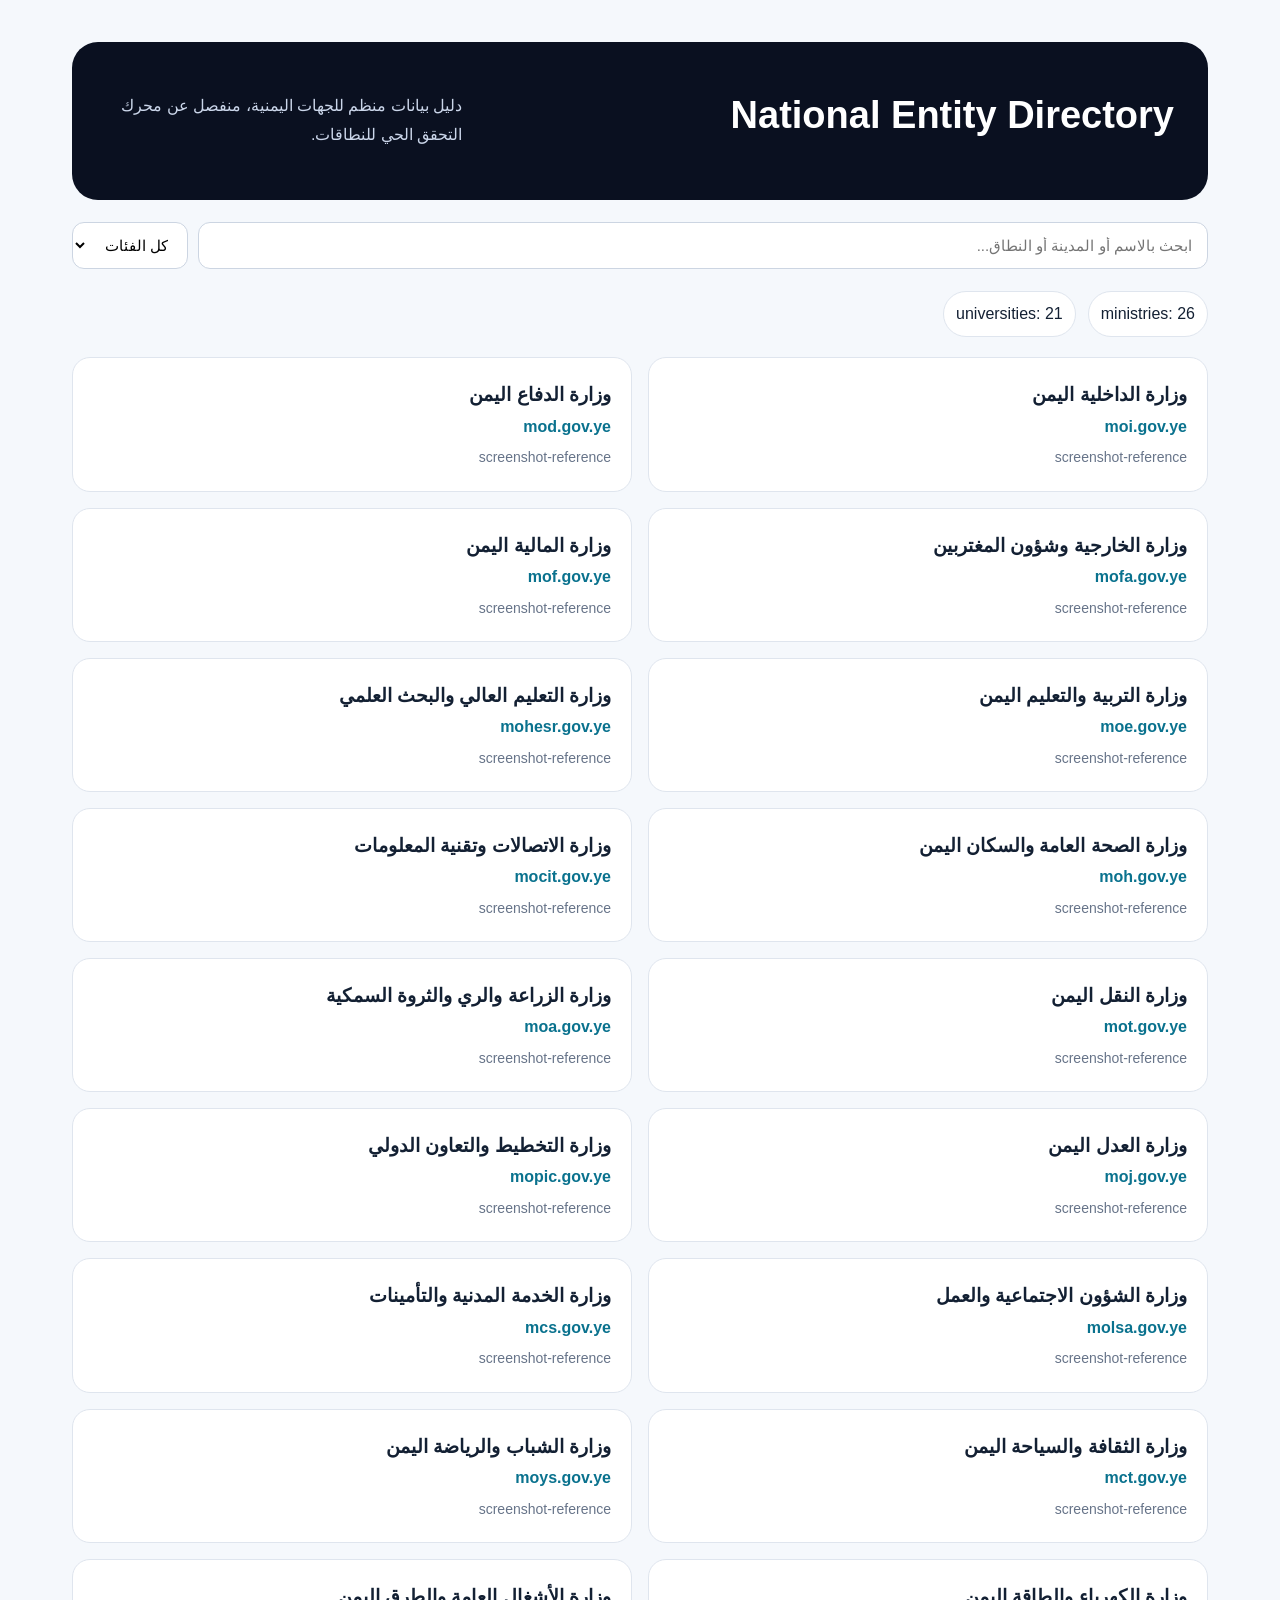
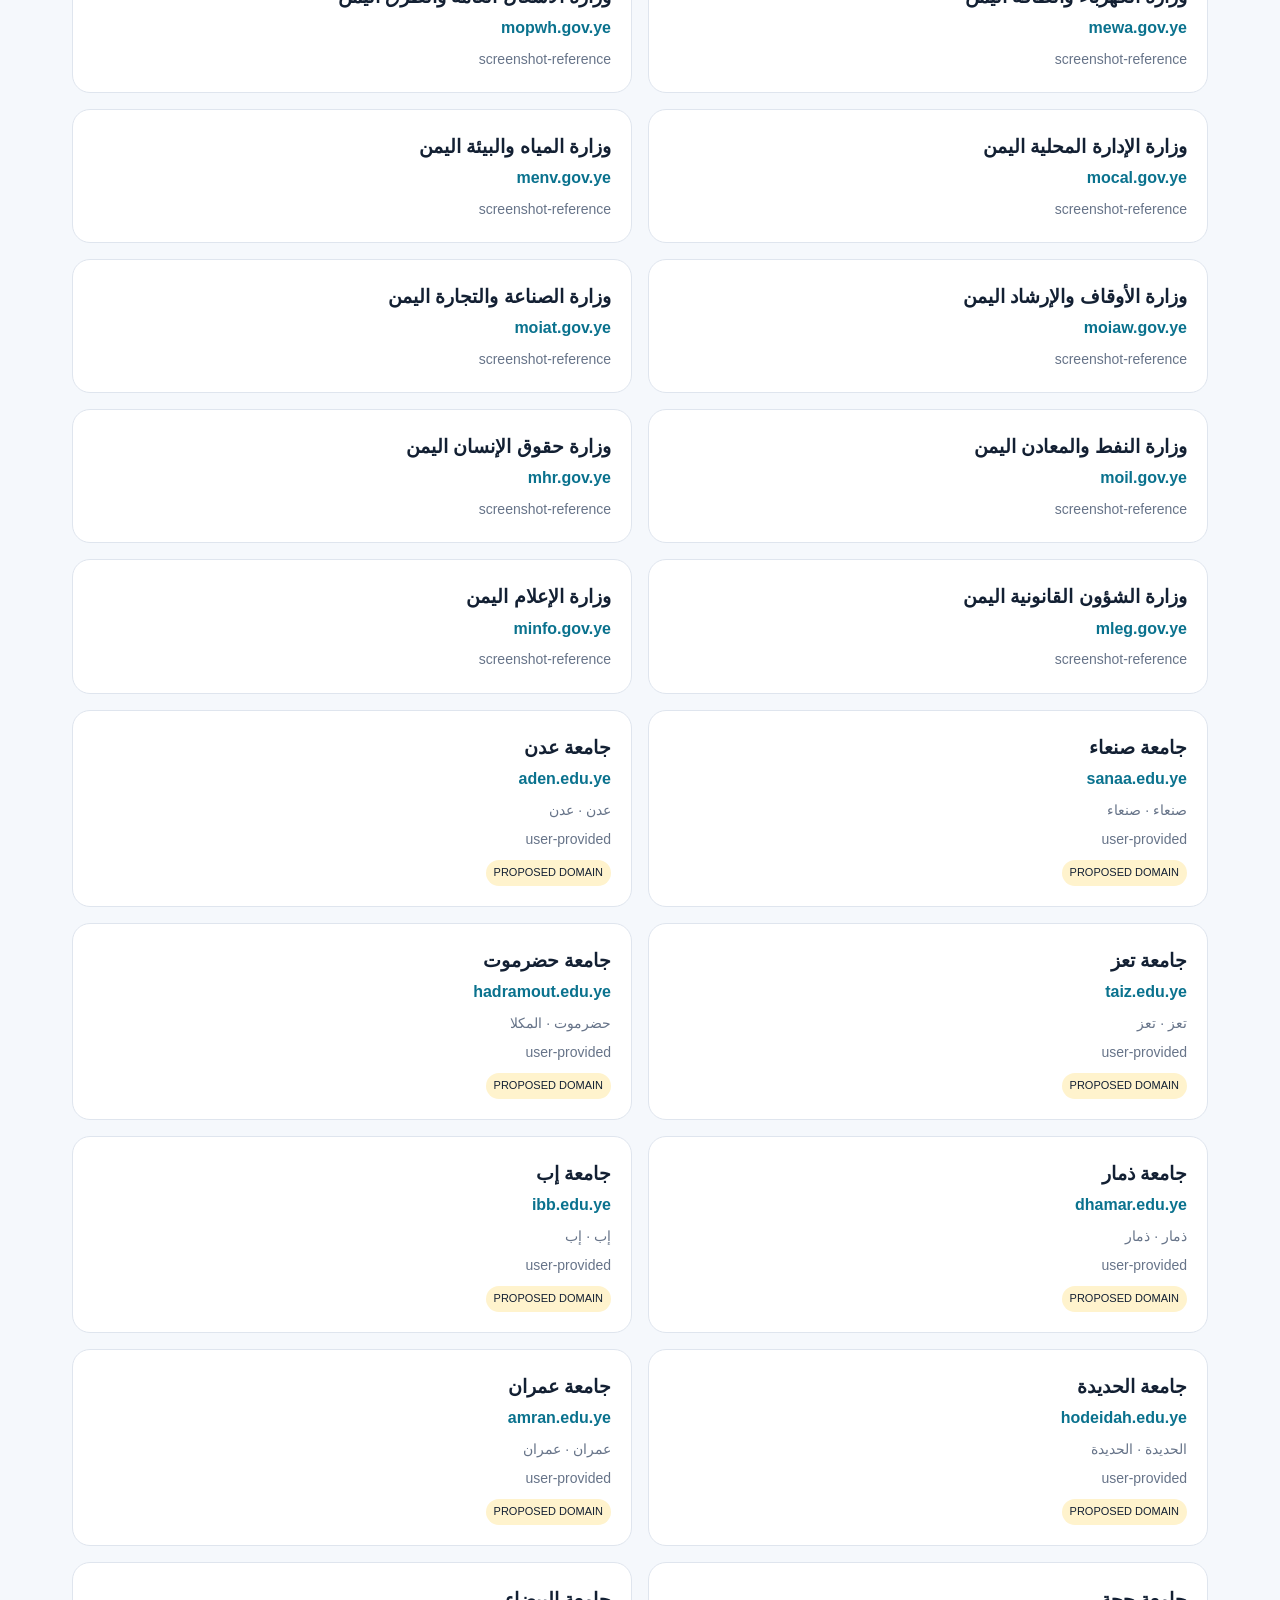
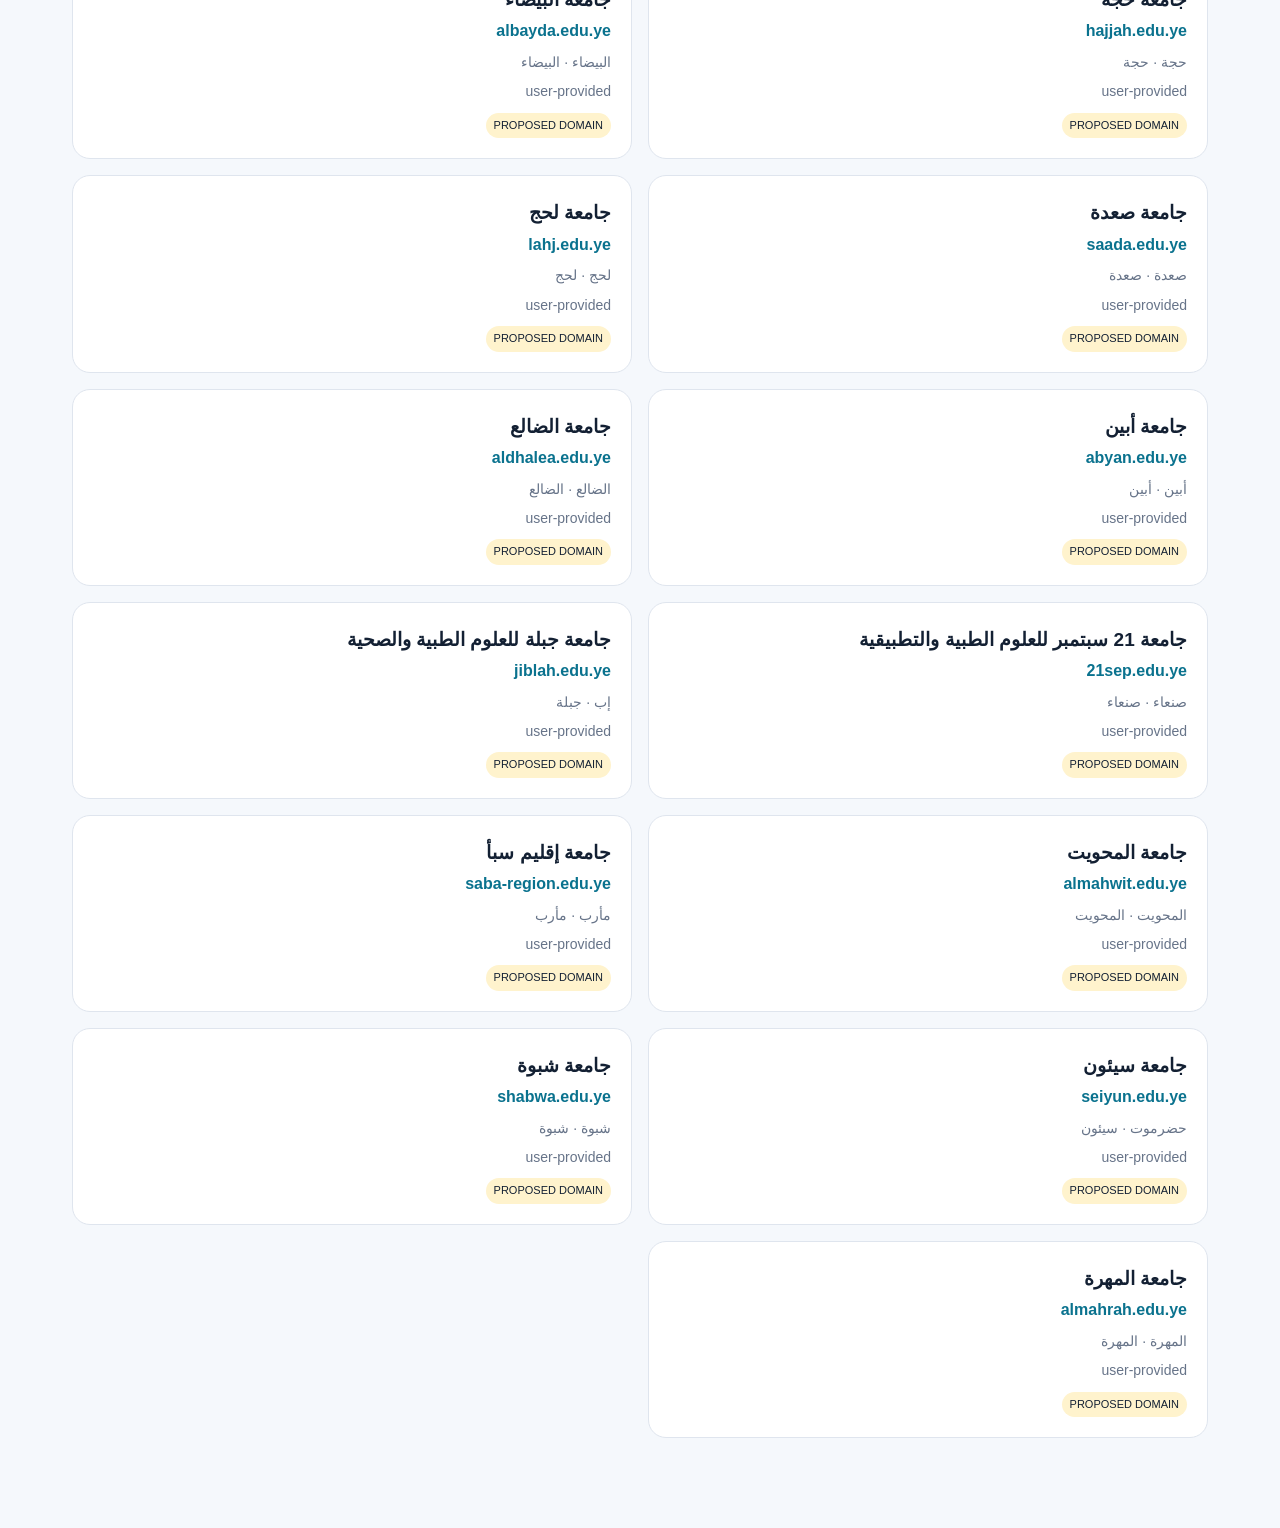
==== site/directory.html @ 4b8a3a97 "feat: add national entity directory and 21 public universities" ====
<!doctype html>
<html lang="ar" dir="rtl">
<head>
  <meta charset="utf-8">
  <meta name="viewport" content="width=device-width,initial-scale=1">
  <title>National Entity Directory | YDII</title>
  <link rel="stylesheet" href="styles.css">
  <style>
    body{background:#f5f8fc}
    .wrap{max-width:1180px;margin:auto;padding:42px 22px 90px}
    .hero{background:#0a1020;color:white;border-radius:26px;padding:34px}
    .hero h1{font-size:38px;margin:0 0 10px}
    .hero p{color:#cbd6ea}
    .controls{display:flex;gap:10px;flex-wrap:wrap;margin:22px 0}
    input,select{padding:13px 15px;border:1px solid #ccd5e2;border-radius:12px;background:white;font-size:15px}
    input{flex:1;min-width:230px}
    .summary{display:flex;gap:12px;flex-wrap:wrap;margin-bottom:20px}
    .summary span{background:white;border:1px solid #dfe5ee;border-radius:999px;padding:8px 12px}
    .grid{display:grid;grid-template-columns:repeat(2,1fr);gap:16px}
    .card{background:white;border:1px solid #dfe5ee;border-radius:18px;padding:20px}
    .name{font-weight:800;font-size:19px}
    .domain{direction:ltr;text-align:right;color:#0a728e;font-weight:700}
    .meta{color:#677489;font-size:14px;margin-top:4px}
    .proposed{display:inline-block;background:#fff3cd;border-radius:999px;padding:3px 8px;font-size:11px;margin-top:8px}
    @media(max-width:800px){.grid{grid-template-columns:1fr}.hero h1{font-size:30px}}
  </style>
</head>
<body>
<main class="wrap">
  <section class="hero">
    <h1>National Entity Directory</h1>
    <p>دليل بيانات منظم للجهات اليمنية، منفصل عن محرك التحقق الحي للنطاقات.</p>
  </section>

  <div class="controls">
    <input id="q" placeholder="ابحث بالاسم أو المدينة أو النطاق...">
    <select id="category">
      <option value="all">كل الفئات</option>
      <option value="ministries">الوزارات</option>
      <option value="universities">الجامعات</option>
    </select>
  </div>

  <div id="summary" class="summary"></div>
  <section id="grid" class="grid"></section>
</main>

<script>
let categories=[];

function flatten(){
  return categories.flatMap(c => (c.entities || []).map(e => ({...e, category:c.category})));
}

function render(){
  const term=document.getElementById('q').value.trim().toLowerCase();
  const cat=document.getElementById('category').value;
  const rows=flatten().filter(x=>{
    const hay=[
      x.name_ar,x.name_en,x.governorate,x.city,
      x.current_domain,x.suggested_ye_domain
    ].filter(Boolean).join(' ').toLowerCase();
    return (cat==='all'||x.category===cat) && (!term||hay.includes(term));
  });

  document.getElementById('summary').innerHTML=categories.map(c =>
    `<span>${c.category}: ${(c.entities||[]).length}</span>`
  ).join('');

  document.getElementById('grid').innerHTML=rows.map(x=>{
    const domain=x.current_domain || x.suggested_ye_domain || '—';
    const proposed=x.domain_status==='PROPOSED';
    return `
      <article class="card">
        <div class="name">${x.name_ar}</div>
        <div class="domain">${domain}</div>
        <div class="meta">${[x.governorate,x.city].filter(Boolean).join(' · ')}</div>
        <div class="meta">${x.verification_status || ''}</div>
        ${proposed?'<span class="proposed">PROPOSED DOMAIN</span>':''}
      </article>
    `;
  }).join('');
}

fetch('data/entities.json')
  .then(r=>r.json())
  .then(d=>{
    categories=d.categories||[];
    render();
  });

document.getElementById('q').addEventListener('input',render);
document.getElementById('category').addEventListener('change',render);
</script>
</body>
</html>
---- site/styles.css ----
:root{
  --bg:#0a1020;--panel:#111a2f;--panel2:#f6f8fb;--text:#edf3ff;--ink:#132033;
  --muted:#a7b5cc;--accent:#f0b429;--line:#253352;--max:1120px
}
*{box-sizing:border-box}
html{scroll-behavior:smooth}
body{margin:0;font-family:Tahoma,Arial,sans-serif;background:#fff;color:var(--ink);line-height:1.8}
.nav{height:72px;background:var(--bg);color:#fff;display:flex;align-items:center;justify-content:space-between;padding:0 max(24px,calc((100% - var(--max))/2))}
.brand{display:flex;gap:10px;align-items:center;font-weight:800}.dot{background:var(--accent);color:#111;padding:6px 12px;border-radius:999px}
.nav a{color:#dce7fb;text-decoration:none;margin-inline:10px;font-size:14px}
.hero{background:linear-gradient(135deg,#0a1020,#13213d);color:var(--text);padding:84px max(24px,calc((100% - var(--max))/2));display:grid;grid-template-columns:1.3fr .7fr;gap:50px;align-items:center}
.eyebrow{color:var(--accent);font-weight:700;letter-spacing:.4px}.hero h1{font-size:clamp(34px,6vw,68px);line-height:1.15;margin:.2em 0}.lead{font-size:19px;color:#cbd6ea;max-width:760px}
.actions{display:flex;gap:12px;flex-wrap:wrap;margin:28px 0}.primary,.secondary{padding:12px 18px;border-radius:10px;text-decoration:none;font-weight:700}.primary{background:var(--accent);color:#111}.secondary{border:1px solid #506285;color:#fff}
.notice{font-size:13px;color:#8798b4}
.domain-card{background:rgba(255,255,255,.05);border:1px solid #2d3e62;padding:28px;border-radius:24px;text-align:center}.big-dot{font-size:80px;font-weight:900;color:var(--accent)}.tree{display:flex;gap:8px;flex-wrap:wrap;justify-content:center}.tree span{border:1px solid #34486f;padding:7px 9px;border-radius:20px;font-size:12px}
.section{max-width:var(--max);margin:auto;padding:78px 24px}.section.alt{max-width:none;background:var(--panel2);padding-inline:max(24px,calc((100% - var(--max))/2))}.section h2{font-size:36px;margin:0 0 8px}.sub{color:#66758d}
.grid3,.gcc-grid{display:grid;grid-template-columns:repeat(3,1fr);gap:18px;margin-top:28px}.grid3 article,.gcc-grid div{border:1px solid #e1e6ee;border-radius:18px;padding:22px;background:#fff}.gcc-grid span{display:block;color:#697992;margin-top:6px;direction:ltr;text-align:right}
.model{text-align:center;margin-top:30px}.root{display:inline-block;background:var(--accent);padding:20px 50px;border-radius:999px;font-size:42px;font-weight:900}.branches{display:grid;grid-template-columns:repeat(3,1fr);gap:14px;margin:24px auto;max-width:760px}.branches span{border:1px solid #d9e0eb;padding:14px;border-radius:14px;background:#fff;direction:ltr}.proposal{border-right:4px solid var(--accent);padding:10px 18px;background:#fff9e8}
.search{display:flex;gap:10px;max-width:650px}.search input{flex:1;padding:14px;border:1px solid #cfd7e3;border-radius:10px;font-size:17px}.search button{border:0;border-radius:10px;background:#111c31;color:#fff;padding:0 20px;font-weight:700}.results{margin-top:18px;display:grid;gap:9px;max-width:650px}.result{display:flex;justify-content:space-between;background:white;border:1px solid #dfe5ee;padding:10px 14px;border-radius:10px;direction:ltr}.badge{font-size:12px;color:#6f7d92}
.timeline{padding:0;list-style:none;display:grid;gap:14px}.timeline li{padding:15px 18px;border:1px solid #e0e5ed;border-radius:12px}
footer{background:var(--bg);color:#aab8cf;text-align:center;padding:28px}
code{direction:ltr;display:inline-block}
@media(max-width:800px){.hero{grid-template-columns:1fr}.domain-card{display:none}.grid3,.gcc-grid,.branches{grid-template-columns:1fr}.nav nav{display:none}.search{flex-direction:column}.search button{padding:14px}.section h2{font-size:30px}}
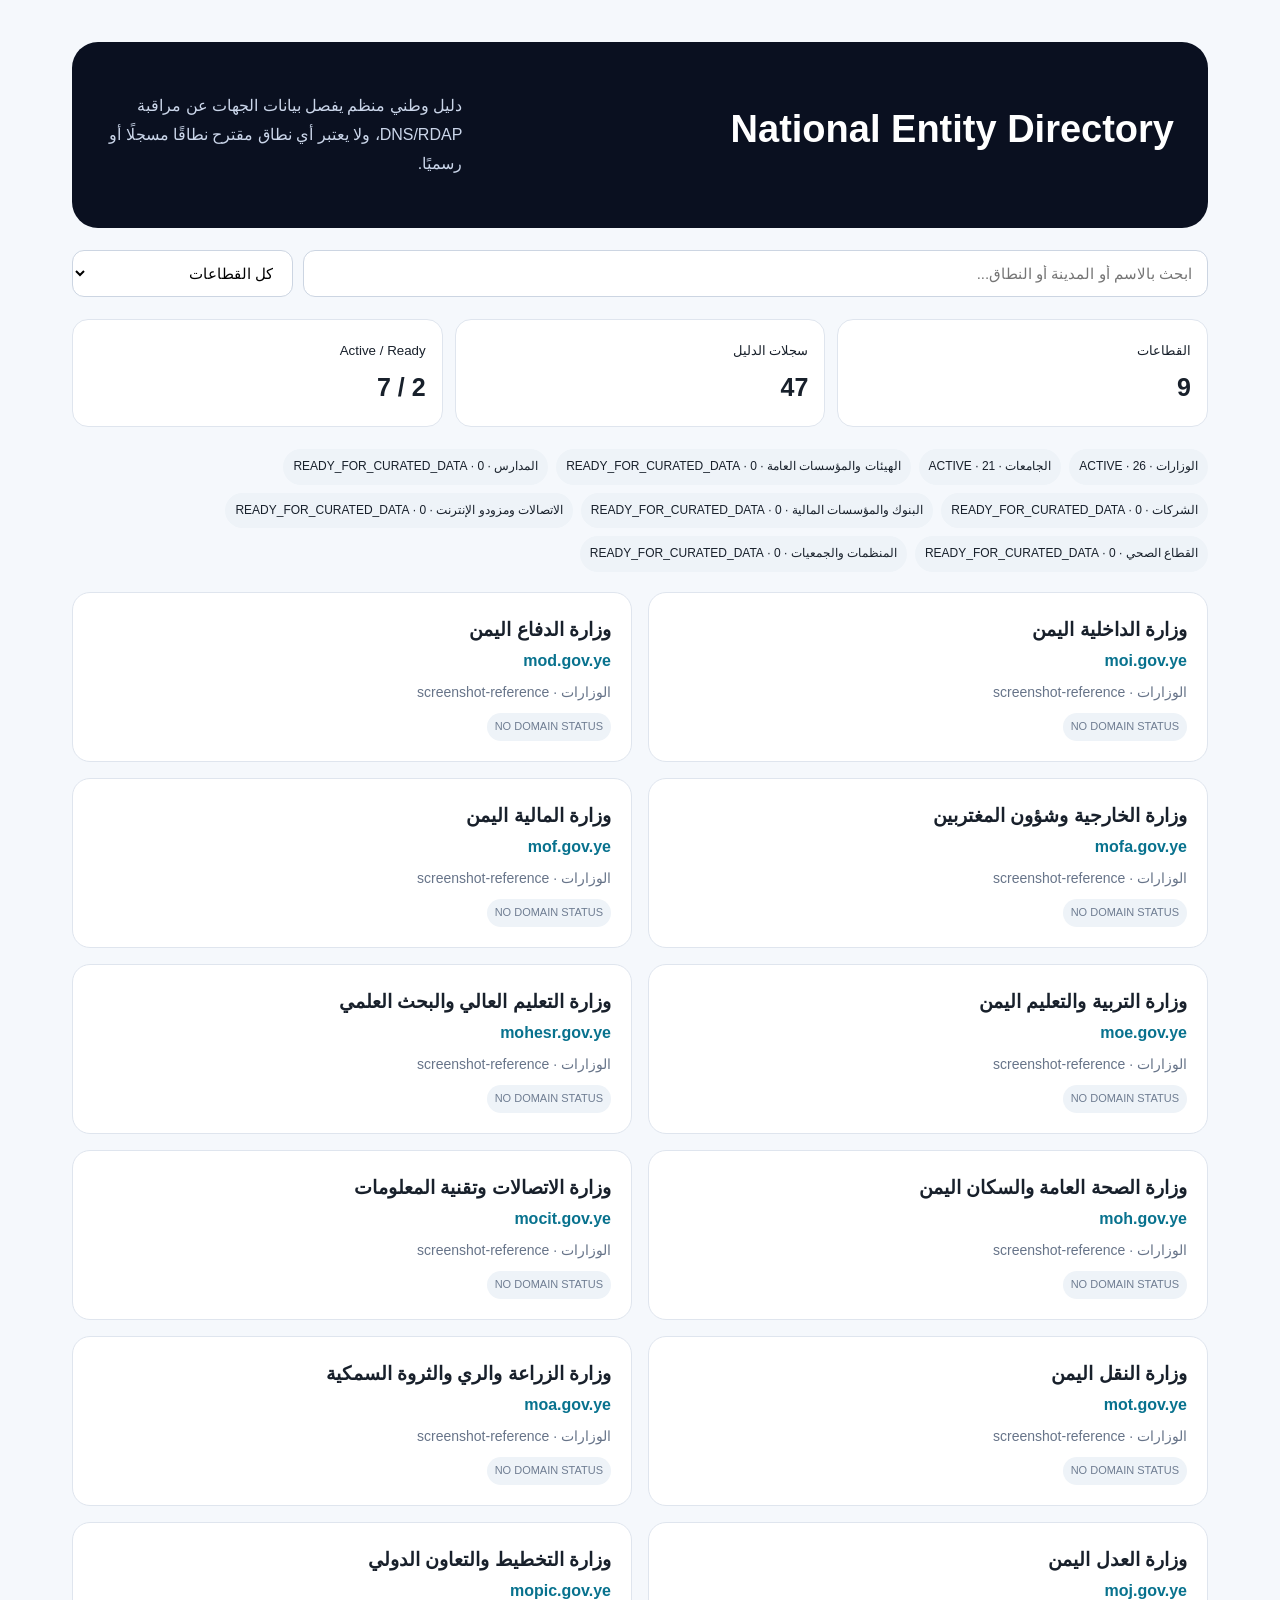
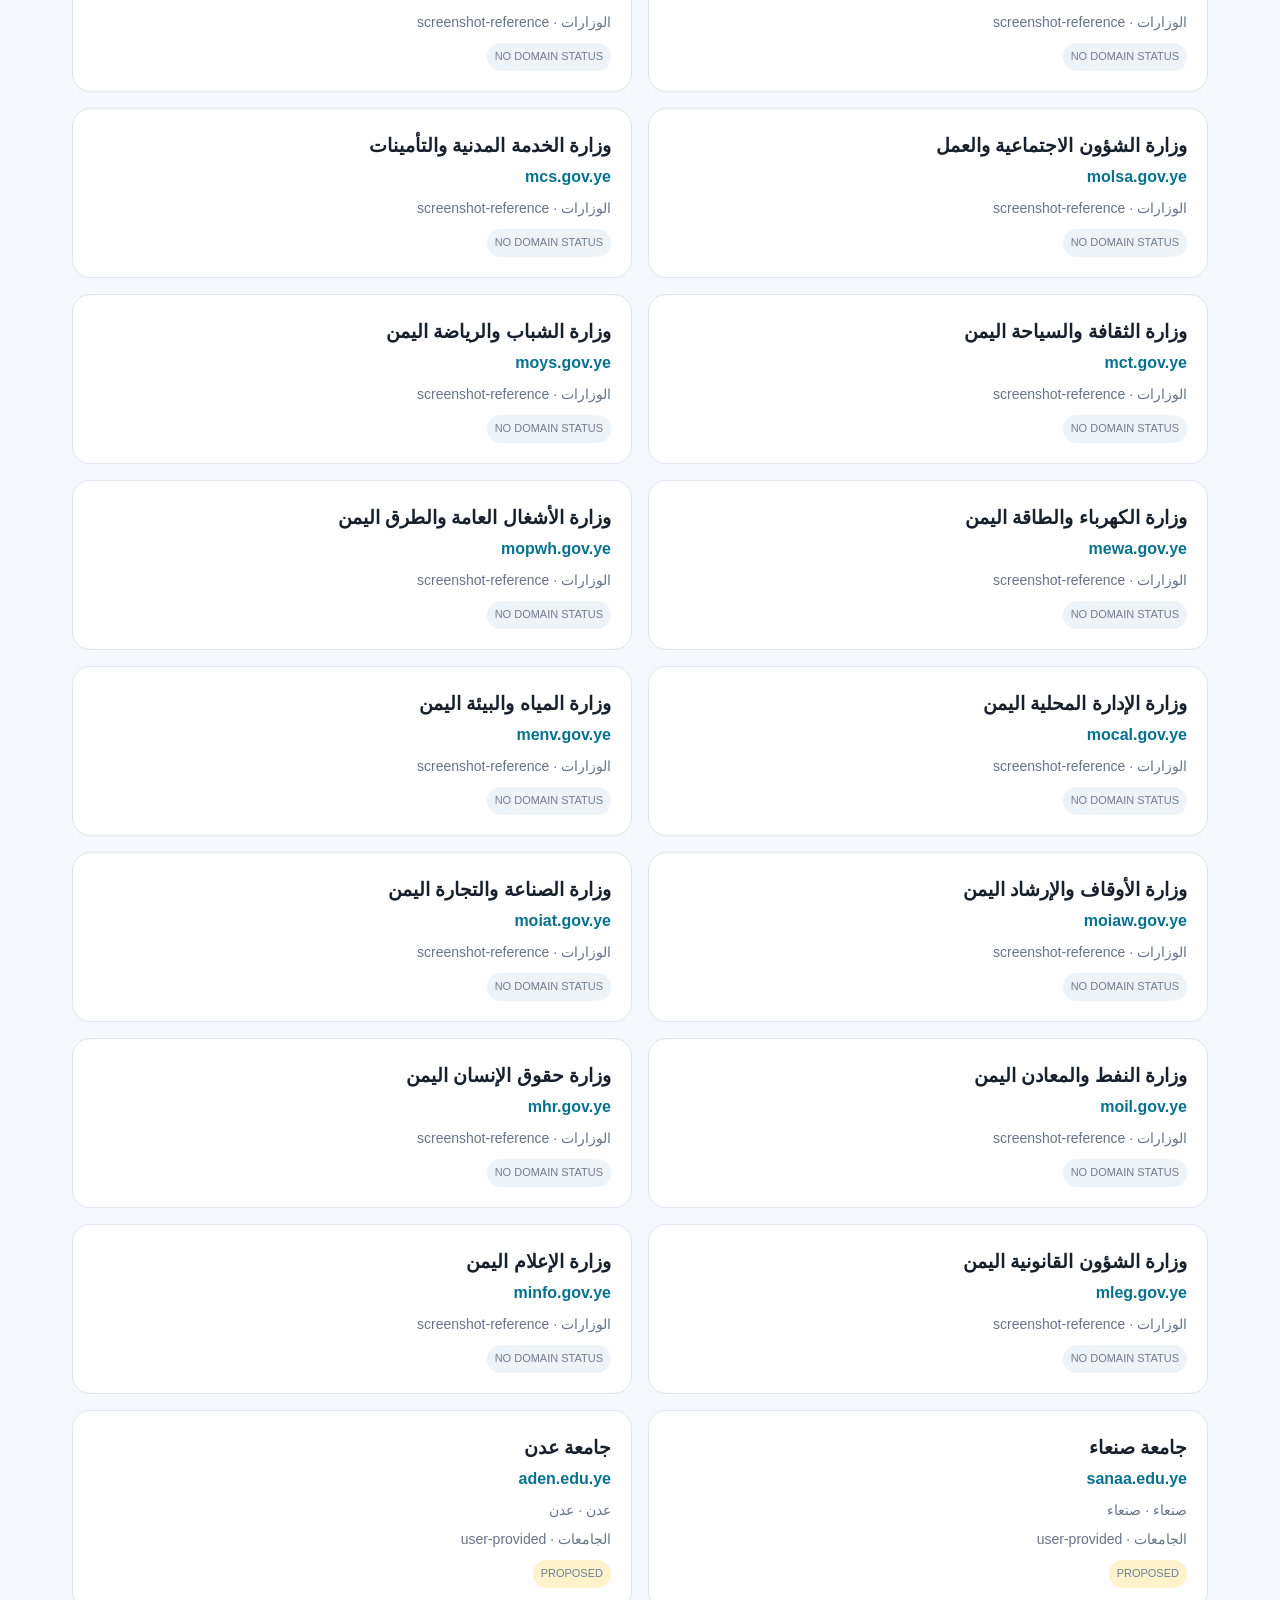
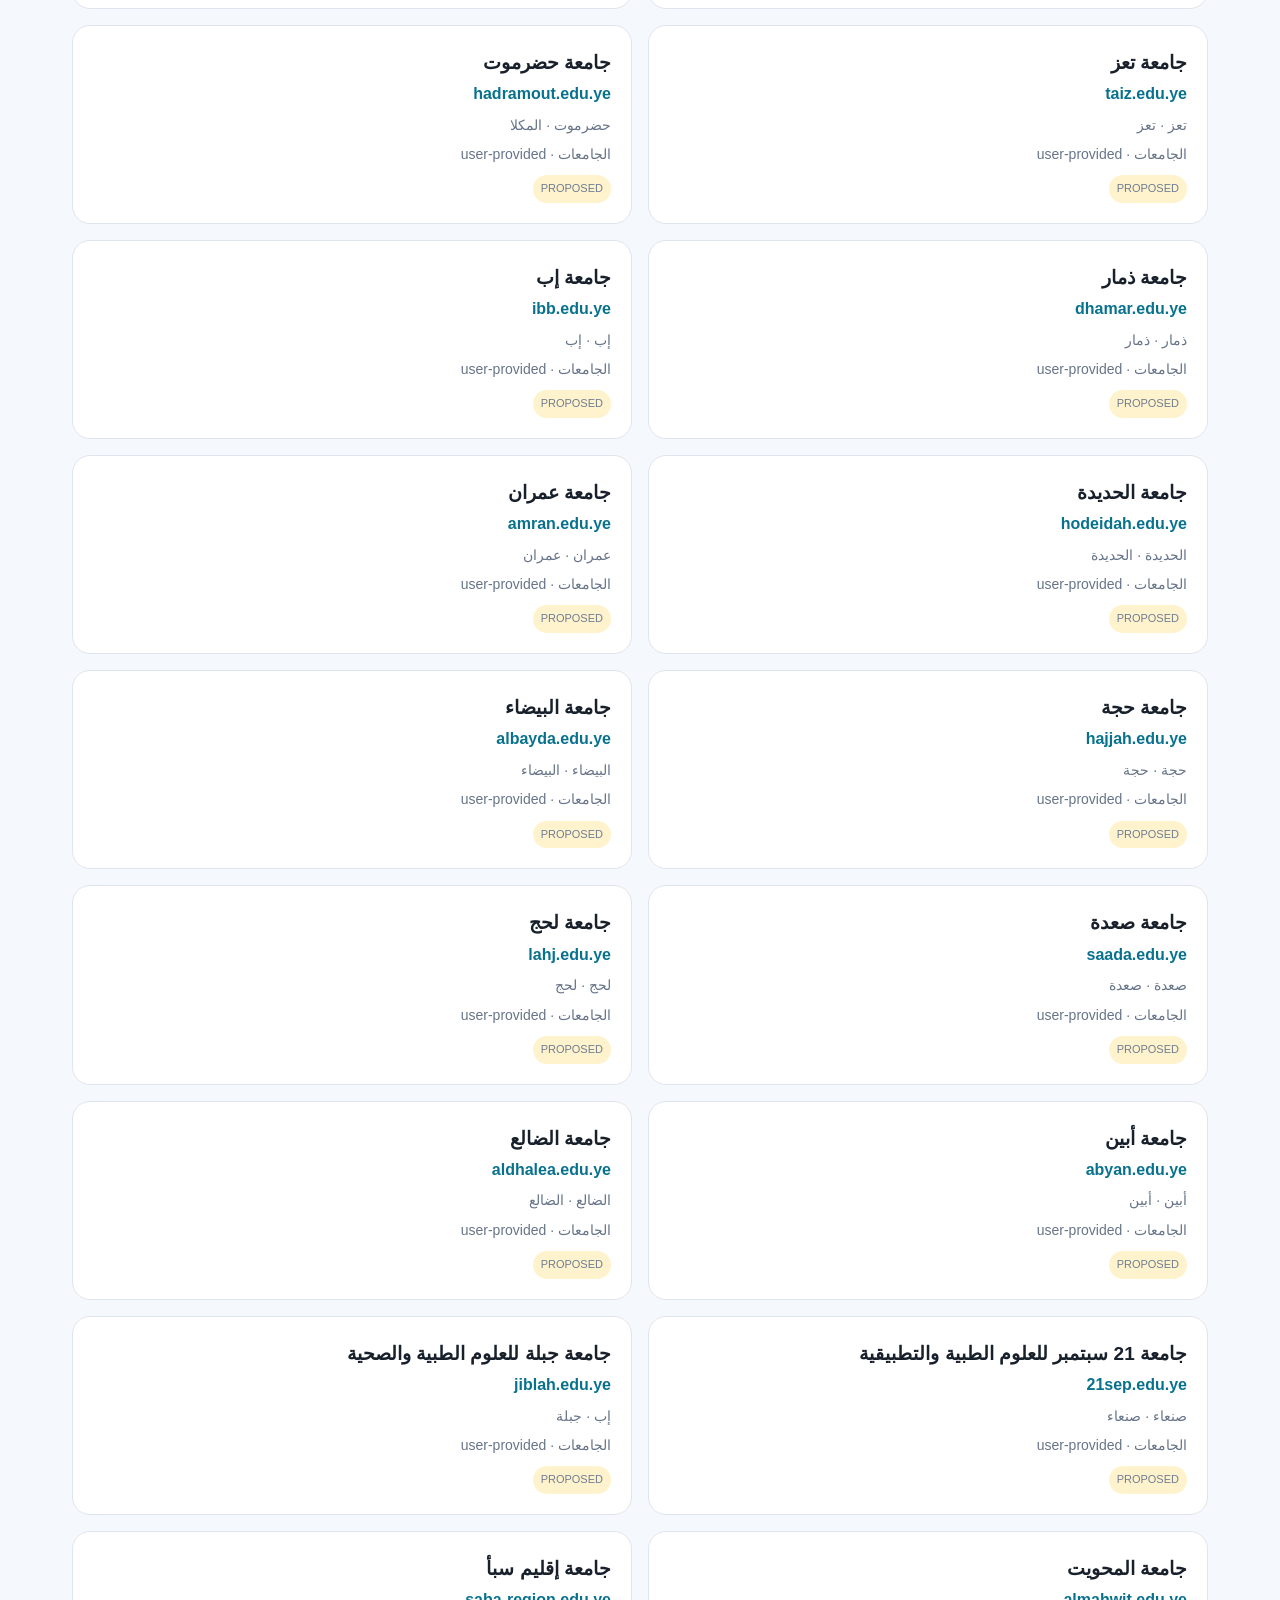
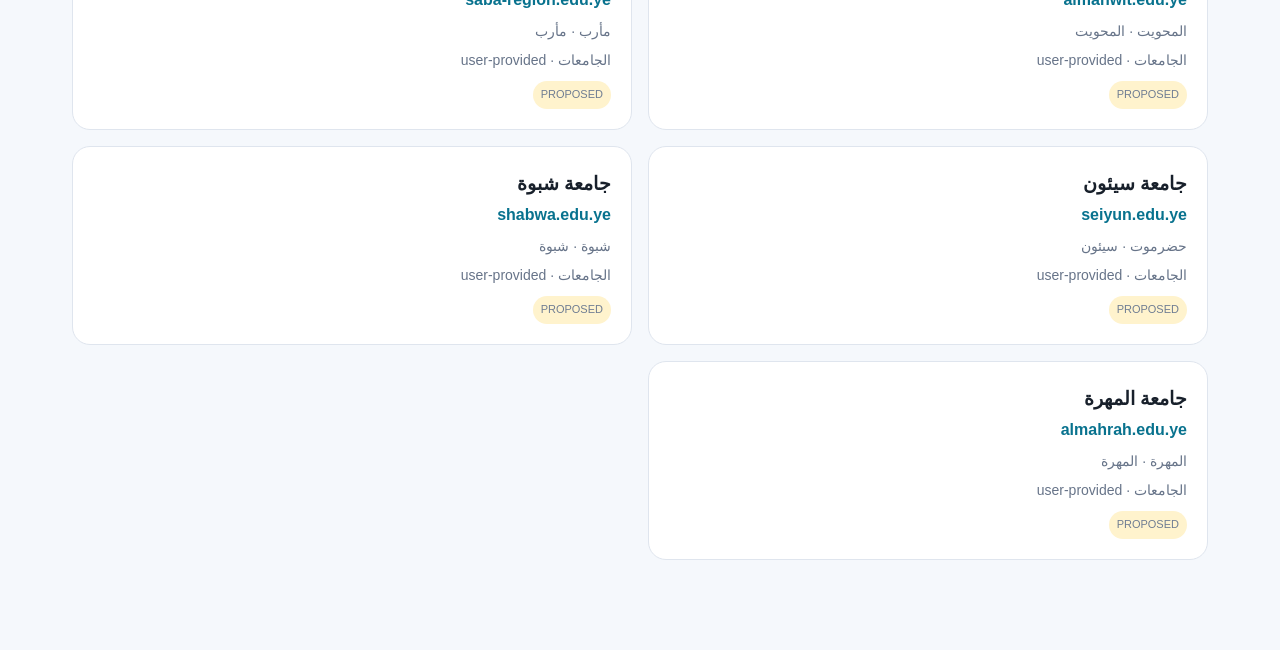
==== commit 3d1bfe8d: "feat: add governed national directory sector architecture" ====
--- a/site/directory.html
+++ b/site/directory.html
@@ -6,91 +6,137 @@
   <title>National Entity Directory | YDII</title>
   <link rel="stylesheet" href="styles.css">
   <style>
-    body{background:#f5f8fc}
+    body{background:#f5f8fc;color:#18202b}
     .wrap{max-width:1180px;margin:auto;padding:42px 22px 90px}
     .hero{background:#0a1020;color:white;border-radius:26px;padding:34px}
     .hero h1{font-size:38px;margin:0 0 10px}
-    .hero p{color:#cbd6ea}
+    .hero p{color:#cbd6ea;max-width:900px}
     .controls{display:flex;gap:10px;flex-wrap:wrap;margin:22px 0}
     input,select{padding:13px 15px;border:1px solid #ccd5e2;border-radius:12px;background:white;font-size:15px}
-    input{flex:1;min-width:230px}
-    .summary{display:flex;gap:12px;flex-wrap:wrap;margin-bottom:20px}
-    .summary span{background:white;border:1px solid #dfe5ee;border-radius:999px;padding:8px 12px}
+    input{flex:1;min-width:240px}
+    .stats{display:grid;grid-template-columns:repeat(3,1fr);gap:12px;margin-bottom:22px}
+    .stat{background:white;border:1px solid #dfe5ee;border-radius:16px;padding:16px}
+    .stat b{display:block;font-size:25px}
+    .sectors{display:flex;gap:8px;flex-wrap:wrap;margin-bottom:20px}
+    .sector{background:#eef3f8;border-radius:999px;padding:7px 10px;font-size:12px}
     .grid{display:grid;grid-template-columns:repeat(2,1fr);gap:16px}
     .card{background:white;border:1px solid #dfe5ee;border-radius:18px;padding:20px}
-    .name{font-weight:800;font-size:19px}
-    .domain{direction:ltr;text-align:right;color:#0a728e;font-weight:700}
+    .name{font-size:19px;font-weight:800}
+    .domain{direction:ltr;text-align:right;color:#08728e;font-weight:700}
     .meta{color:#677489;font-size:14px;margin-top:4px}
-    .proposed{display:inline-block;background:#fff3cd;border-radius:999px;padding:3px 8px;font-size:11px;margin-top:8px}
-    @media(max-width:800px){.grid{grid-template-columns:1fr}.hero h1{font-size:30px}}
+    .badge{display:inline-block;background:#eef3f8;border-radius:999px;padding:4px 8px;font-size:11px;margin-top:8px}
+    .proposed{background:#fff3cd}
+    .empty{grid-column:1/-1;background:white;border:1px dashed #b9c4d1;border-radius:18px;padding:30px;text-align:center;color:#66758a}
+    @media(max-width:800px){
+      .grid,.stats{grid-template-columns:1fr}
+      .hero h1{font-size:30px}
+    }
   </style>
 </head>
 <body>
 <main class="wrap">
   <section class="hero">
     <h1>National Entity Directory</h1>
-    <p>دليل بيانات منظم للجهات اليمنية، منفصل عن محرك التحقق الحي للنطاقات.</p>
+    <p>دليل وطني منظم يفصل بيانات الجهات عن مراقبة DNS/RDAP، ولا يعتبر أي نطاق مقترح نطاقًا مسجلًا أو رسميًا.</p>
   </section>
 
   <div class="controls">
     <input id="q" placeholder="ابحث بالاسم أو المدينة أو النطاق...">
     <select id="category">
-      <option value="all">كل الفئات</option>
-      <option value="ministries">الوزارات</option>
-      <option value="universities">الجامعات</option>
+      <option value="all">كل القطاعات</option>
     </select>
   </div>
 
-  <div id="summary" class="summary"></div>
+  <section id="stats" class="stats"></section>
+  <div id="sectors" class="sectors"></div>
   <section id="grid" class="grid"></section>
 </main>
 
 <script>
 let categories=[];
+let manifest=[];
 
-function flatten(){
-  return categories.flatMap(c => (c.entities || []).map(e => ({...e, category:c.category})));
+const q=document.getElementById('q');
+const select=document.getElementById('category');
+
+function flat(){
+  return categories.flatMap(c =>
+    (c.entities||[]).map(e => ({...e, category:c.category}))
+  );
+}
+
+function sectorMeta(id){
+  return manifest.find(x=>x.id===id) || {id, name_ar:id, status:'UNKNOWN'};
 }
 
 function render(){
-  const term=document.getElementById('q').value.trim().toLowerCase();
-  const cat=document.getElementById('category').value;
-  const rows=flatten().filter(x=>{
+  const term=q.value.trim().toLowerCase();
+  const cat=select.value;
+  const all=flat();
+
+  const rows=all.filter(x=>{
     const hay=[
       x.name_ar,x.name_en,x.governorate,x.city,
-      x.current_domain,x.suggested_ye_domain
+      x.current_domain,x.suggested_ye_domain,x.category
     ].filter(Boolean).join(' ').toLowerCase();
+
     return (cat==='all'||x.category===cat) && (!term||hay.includes(term));
   });
 
-  document.getElementById('summary').innerHTML=categories.map(c =>
-    `<span>${c.category}: ${(c.entities||[]).length}</span>`
-  ).join('');
+  const active=manifest.filter(x=>x.status==='ACTIVE').length;
+  const ready=manifest.filter(x=>x.status==='READY_FOR_CURATED_DATA').length;
+
+  document.getElementById('stats').innerHTML=`
+    <article class="stat"><small>القطاعات</small><b>${manifest.length}</b></article>
+    <article class="stat"><small>سجلات الدليل</small><b>${all.length}</b></article>
+    <article class="stat"><small>Active / Ready</small><b>${active} / ${ready}</b></article>
+  `;
+
+  document.getElementById('sectors').innerHTML=manifest.map(x=>{
+    const count=(categories.find(c=>c.category===x.id)?.entities||[]).length;
+    return `<span class="sector">${x.name_ar} · ${count} · ${x.status}</span>`;
+  }).join('');
+
+  if(!rows.length){
+    document.getElementById('grid').innerHTML=
+      '<div class="empty">لا توجد سجلات موثقة في هذا القطاع حتى الآن.</div>';
+    return;
+  }
 
   document.getElementById('grid').innerHTML=rows.map(x=>{
     const domain=x.current_domain || x.suggested_ye_domain || '—';
     const proposed=x.domain_status==='PROPOSED';
+    const meta=sectorMeta(x.category);
     return `
       <article class="card">
         <div class="name">${x.name_ar}</div>
         <div class="domain">${domain}</div>
         <div class="meta">${[x.governorate,x.city].filter(Boolean).join(' · ')}</div>
-        <div class="meta">${x.verification_status || ''}</div>
-        ${proposed?'<span class="proposed">PROPOSED DOMAIN</span>':''}
+        <div class="meta">${meta.name_ar} · ${x.verification_status||''}</div>
+        <span class="badge ${proposed?'proposed':''}">
+          ${x.domain_status || 'NO DOMAIN STATUS'}
+        </span>
       </article>
     `;
   }).join('');
 }
 
-fetch('data/entities.json')
-  .then(r=>r.json())
-  .then(d=>{
-    categories=d.categories||[];
-    render();
-  });
+Promise.all([
+  fetch('data/entities.json').then(r=>r.json()),
+  fetch('data/directory-manifest.json').then(r=>r.json())
+]).then(([entities,m])=>{
+  categories=entities.categories||[];
+  manifest=m.sectors||[];
 
-document.getElementById('q').addEventListener('input',render);
-document.getElementById('category').addEventListener('change',render);
+  select.innerHTML =
+    '<option value="all">كل القطاعات</option>' +
+    manifest.map(x=>`<option value="${x.id}">${x.name_ar}</option>`).join('');
+
+  render();
+});
+
+q.addEventListener('input',render);
+select.addEventListener('change',render);
 </script>
 </body>
 </html>
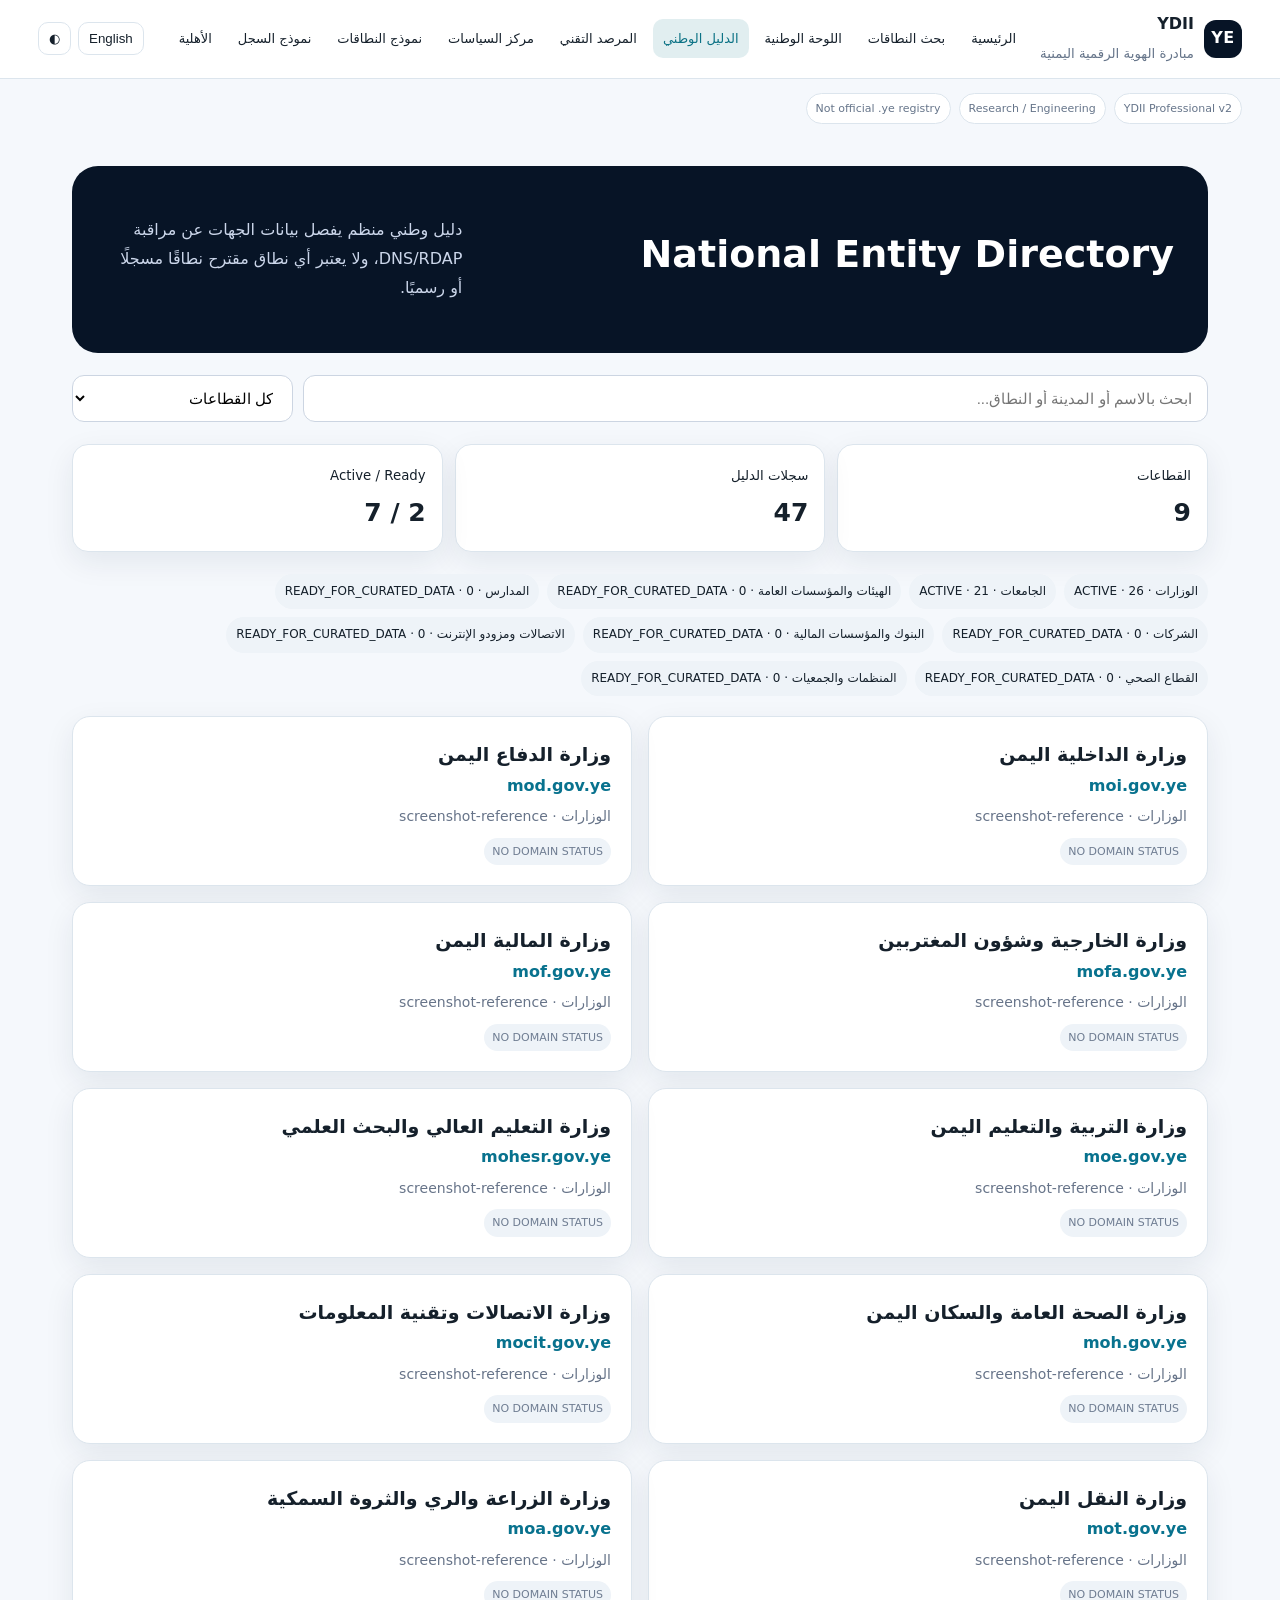
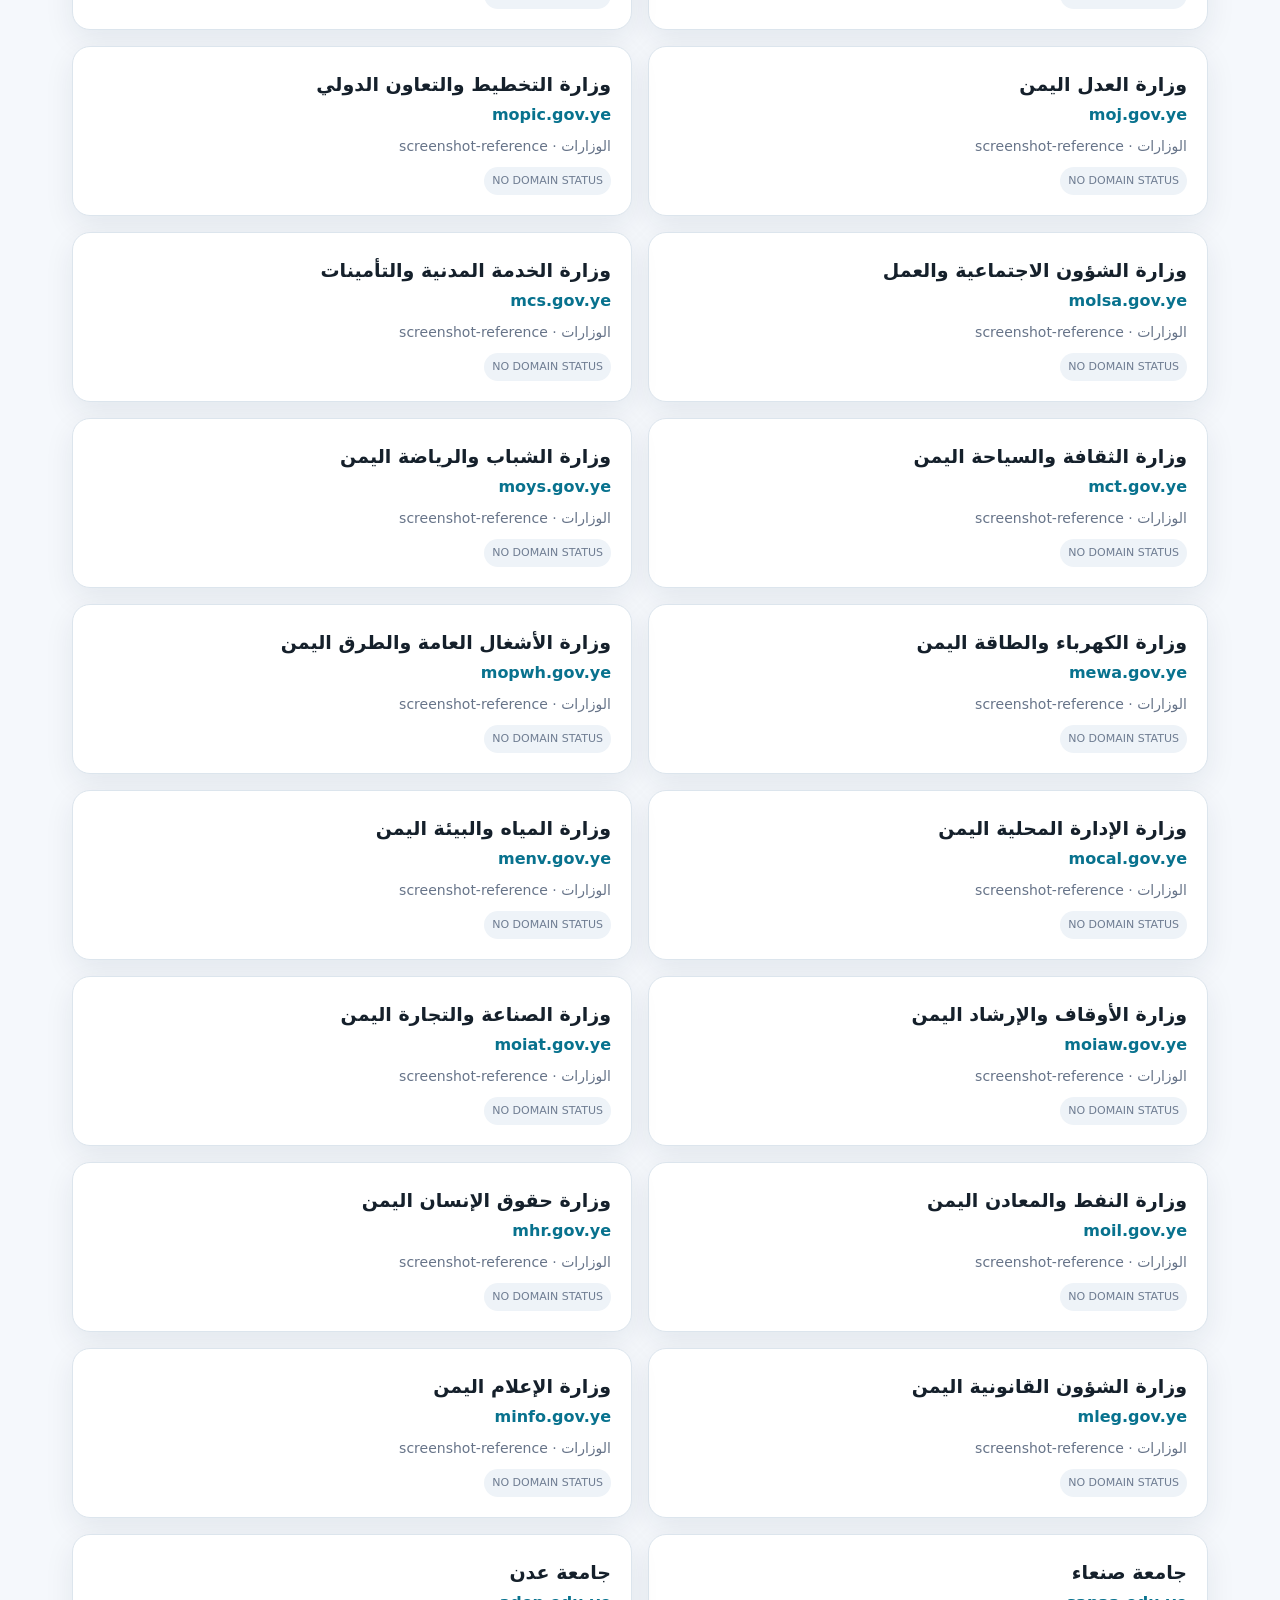
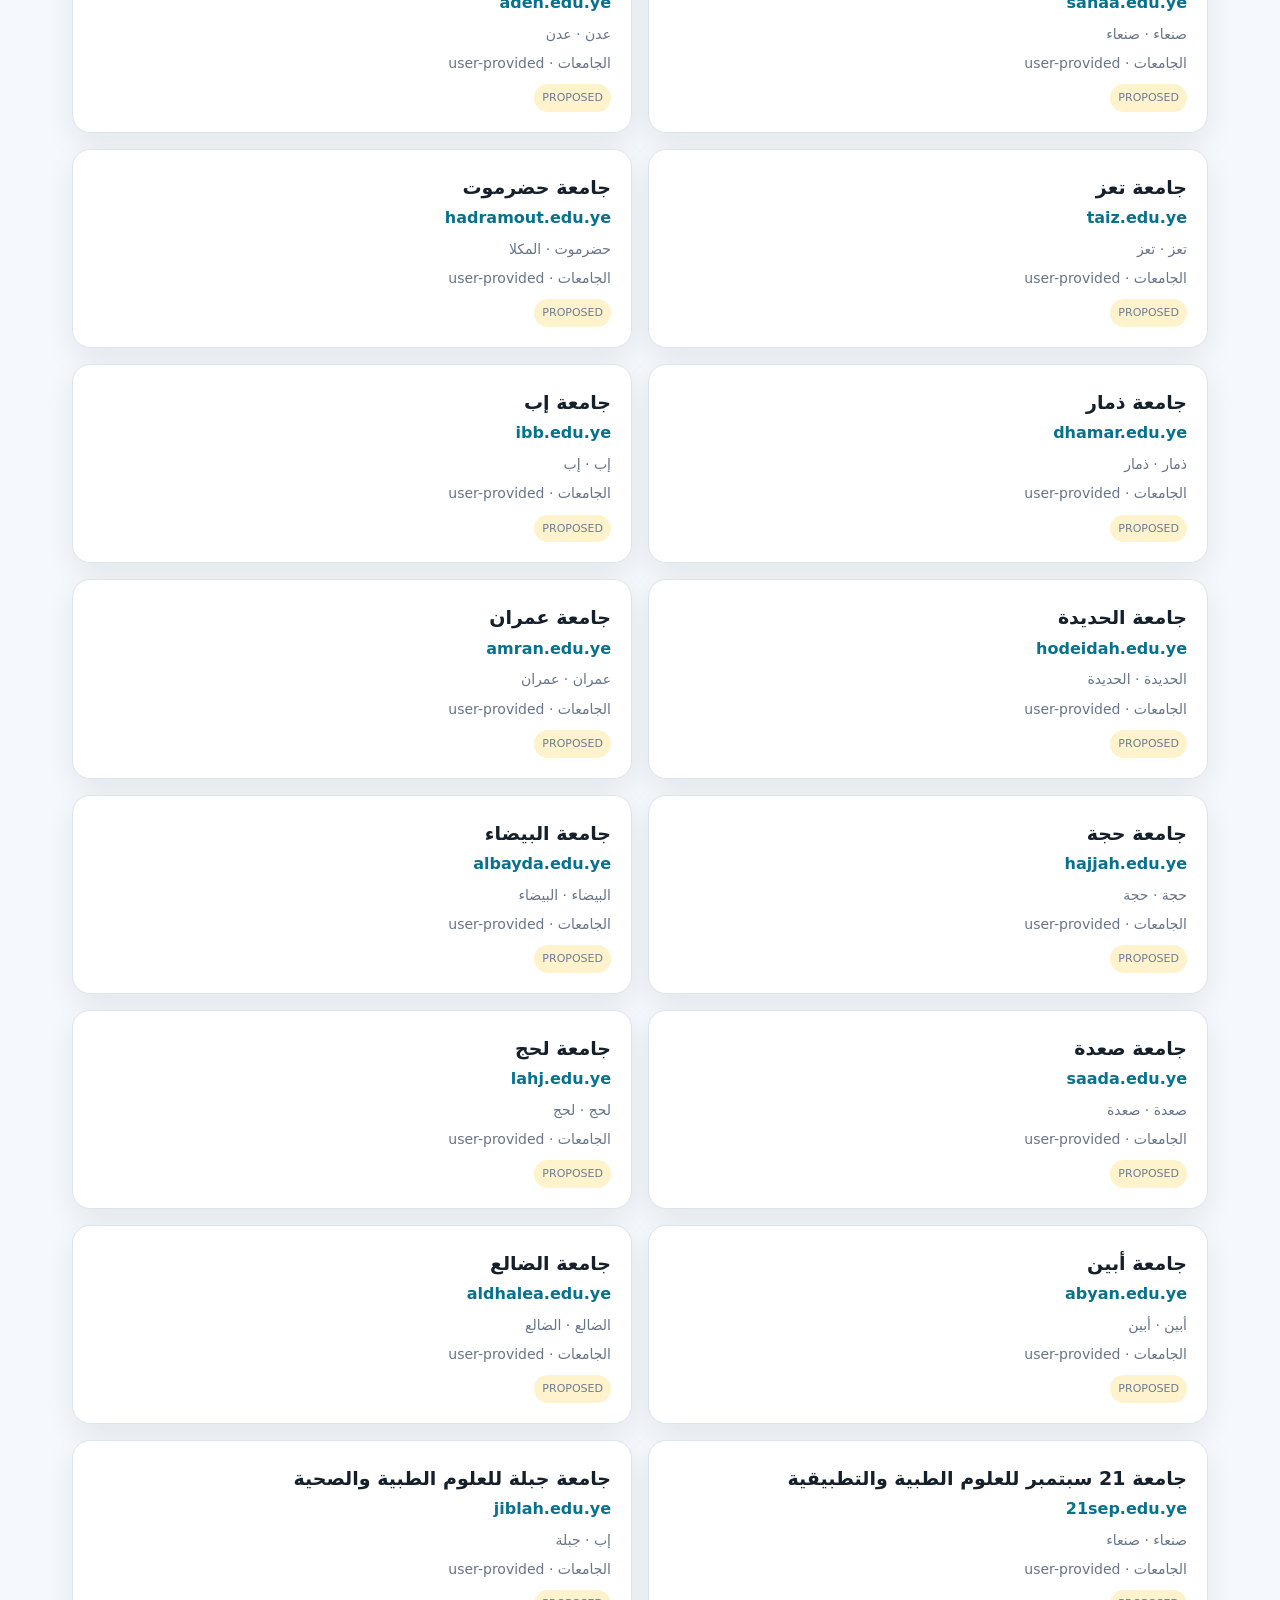
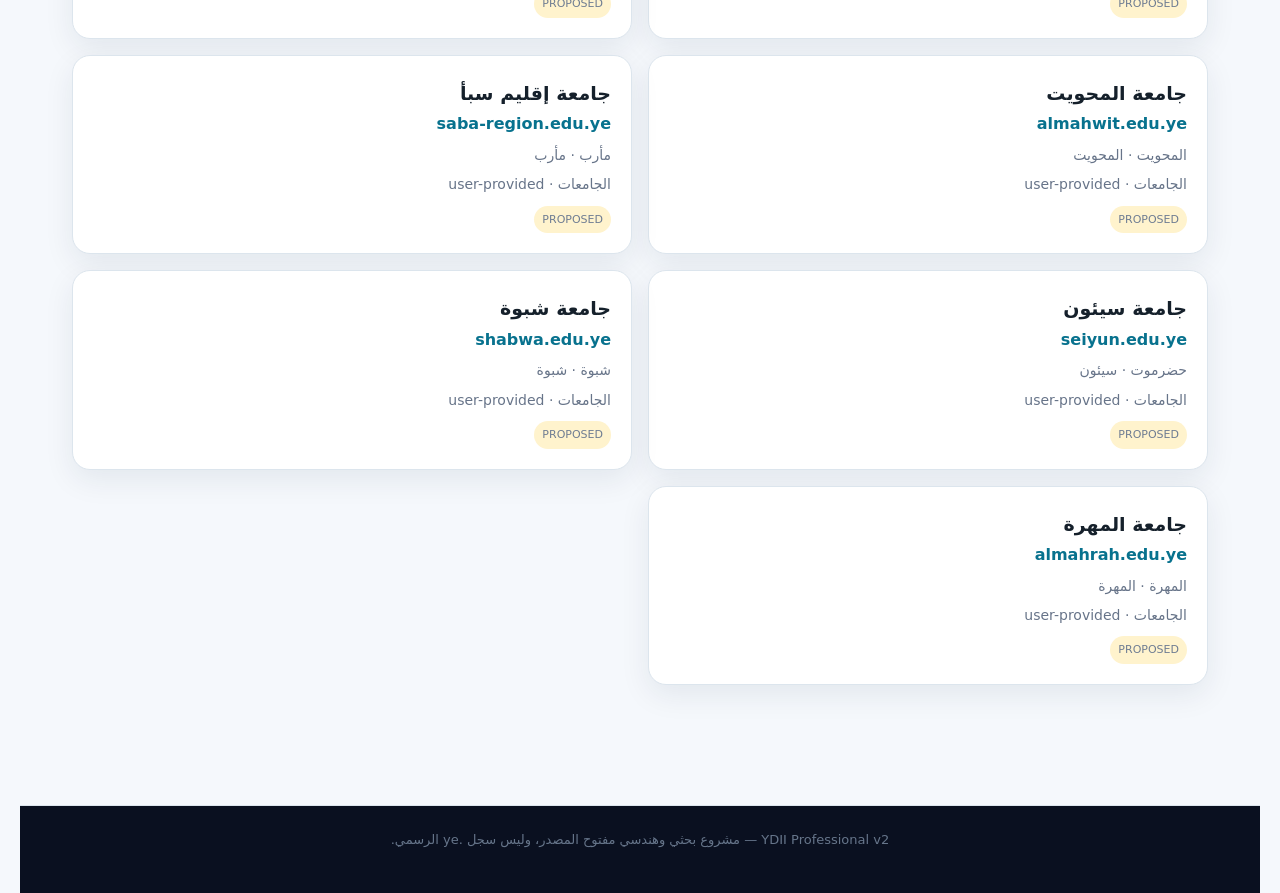
==== commit 8220c846: "feat: add bilingual professional UX and design system" ====
--- a/site/directory.html
+++ b/site/directory.html
@@ -32,9 +32,10 @@
       .hero h1{font-size:30px}
     }
   </style>
+  <link rel="stylesheet" href="ux-v2.css">
 </head>
 <body>
-<main class="wrap">
+<main id="main-content" class="wrap">
   <section class="hero">
     <h1>National Entity Directory</h1>
     <p>دليل وطني منظم يفصل بيانات الجهات عن مراقبة DNS/RDAP، ولا يعتبر أي نطاق مقترح نطاقًا مسجلًا أو رسميًا.</p>
@@ -138,5 +139,6 @@
 q.addEventListener('input',render);
 select.addEventListener('change',render);
 </script>
+  <script src="ux-v2.js" defer></script>
 </body>
 </html>
--- a/site/ux-v2.css
+++ b/site/ux-v2.css
@@ -0,0 +1,154 @@
+:root{
+  --ydii-bg:#f5f8fc;
+  --ydii-surface:#ffffff;
+  --ydii-text:#15202b;
+  --ydii-muted:#66758a;
+  --ydii-border:#dce5ed;
+  --ydii-brand:#0b7285;
+  --ydii-brand-strong:#071426;
+  --ydii-focus:#1c7ed6;
+  --ydii-warning:#fff5cf;
+  --ydii-shadow:0 10px 30px rgba(18,38,63,.08);
+}
+
+:root[data-theme="dark"]{
+  --ydii-bg:#0d1520;
+  --ydii-surface:#131f2d;
+  --ydii-text:#edf4fb;
+  --ydii-muted:#9eb0c3;
+  --ydii-border:#26384a;
+  --ydii-brand:#58c0d3;
+  --ydii-brand-strong:#07101a;
+  --ydii-focus:#74c0fc;
+  --ydii-warning:#3a3317;
+  --ydii-shadow:0 10px 30px rgba(0,0,0,.2);
+}
+
+html{scroll-behavior:smooth}
+body{
+  background:var(--ydii-bg)!important;
+  color:var(--ydii-text)!important;
+  font-family:system-ui,-apple-system,"Segoe UI",Tahoma,Arial,sans-serif;
+}
+a{color:var(--ydii-brand)}
+:focus-visible{outline:3px solid var(--ydii-focus);outline-offset:3px}
+.ydii-skip{
+  position:fixed;
+  top:8px;
+  inset-inline-start:8px;
+  z-index:9999;
+  transform:translateY(-160%);
+  background:var(--ydii-surface);
+  color:var(--ydii-text);
+  padding:10px 14px;
+  border-radius:10px;
+  border:1px solid var(--ydii-border);
+}
+.ydii-skip:focus{transform:none}
+.ydii-shell{
+  position:sticky;
+  top:0;
+  z-index:1000;
+  border-bottom:1px solid var(--ydii-border);
+  background:color-mix(in srgb,var(--ydii-surface) 92%,transparent);
+  backdrop-filter:blur(14px);
+}
+.ydii-shell-inner{
+  max-width:1240px;
+  margin:auto;
+  padding:10px 18px;
+  display:flex;
+  gap:14px;
+  align-items:center;
+}
+.ydii-brand{
+  display:flex;
+  align-items:center;
+  gap:10px;
+  text-decoration:none;
+  color:var(--ydii-text);
+  min-width:max-content;
+}
+.ydii-mark{
+  width:38px;
+  height:38px;
+  display:grid;
+  place-items:center;
+  border-radius:12px;
+  background:var(--ydii-brand-strong);
+  color:#fff;
+  font-weight:900;
+  letter-spacing:.5px;
+}
+.ydii-brand-text b{display:block}
+.ydii-brand-text small{color:var(--ydii-muted)}
+.ydii-nav{
+  display:flex;
+  gap:6px;
+  overflow:auto;
+  flex:1;
+  scrollbar-width:thin;
+}
+.ydii-nav a{
+  min-width:max-content;
+  text-decoration:none;
+  color:var(--ydii-text);
+  padding:8px 10px;
+  border-radius:10px;
+  font-size:13px;
+}
+.ydii-nav a:hover,.ydii-nav a[aria-current="page"]{
+  background:color-mix(in srgb,var(--ydii-brand) 12%,transparent);
+  color:var(--ydii-brand);
+}
+.ydii-actions{display:flex;gap:7px}
+.ydii-action{
+  border:1px solid var(--ydii-border);
+  background:var(--ydii-surface);
+  color:var(--ydii-text);
+  border-radius:10px;
+  padding:8px 10px;
+  cursor:pointer;
+}
+.ydii-footer{
+  max-width:1240px;
+  margin:30px auto 0;
+  padding:22px 18px 42px;
+  color:var(--ydii-muted);
+  font-size:13px;
+  border-top:1px solid var(--ydii-border);
+}
+.ydii-statusbar{
+  max-width:1240px;
+  margin:14px auto 0;
+  padding:0 18px;
+  display:flex;
+  gap:8px;
+  flex-wrap:wrap;
+}
+.ydii-chip{
+  border:1px solid var(--ydii-border);
+  background:var(--ydii-surface);
+  color:var(--ydii-muted);
+  border-radius:999px;
+  padding:5px 9px;
+  font-size:11px;
+}
+.card,.stat,.panel,.rule,.node{
+  background:var(--ydii-surface)!important;
+  color:var(--ydii-text)!important;
+  border-color:var(--ydii-border)!important;
+  box-shadow:var(--ydii-shadow);
+}
+.hero{
+  background:var(--ydii-brand-strong)!important;
+}
+@media(max-width:900px){
+  .ydii-shell-inner{align-items:flex-start;flex-wrap:wrap}
+  .ydii-nav{order:3;width:100%}
+  .ydii-actions{margin-inline-start:auto}
+  .ydii-brand-text small{display:none}
+}
+@media(prefers-reduced-motion:reduce){
+  *,*::before,*::after{scroll-behavior:auto!important;transition:none!important;animation:none!important}
+}
